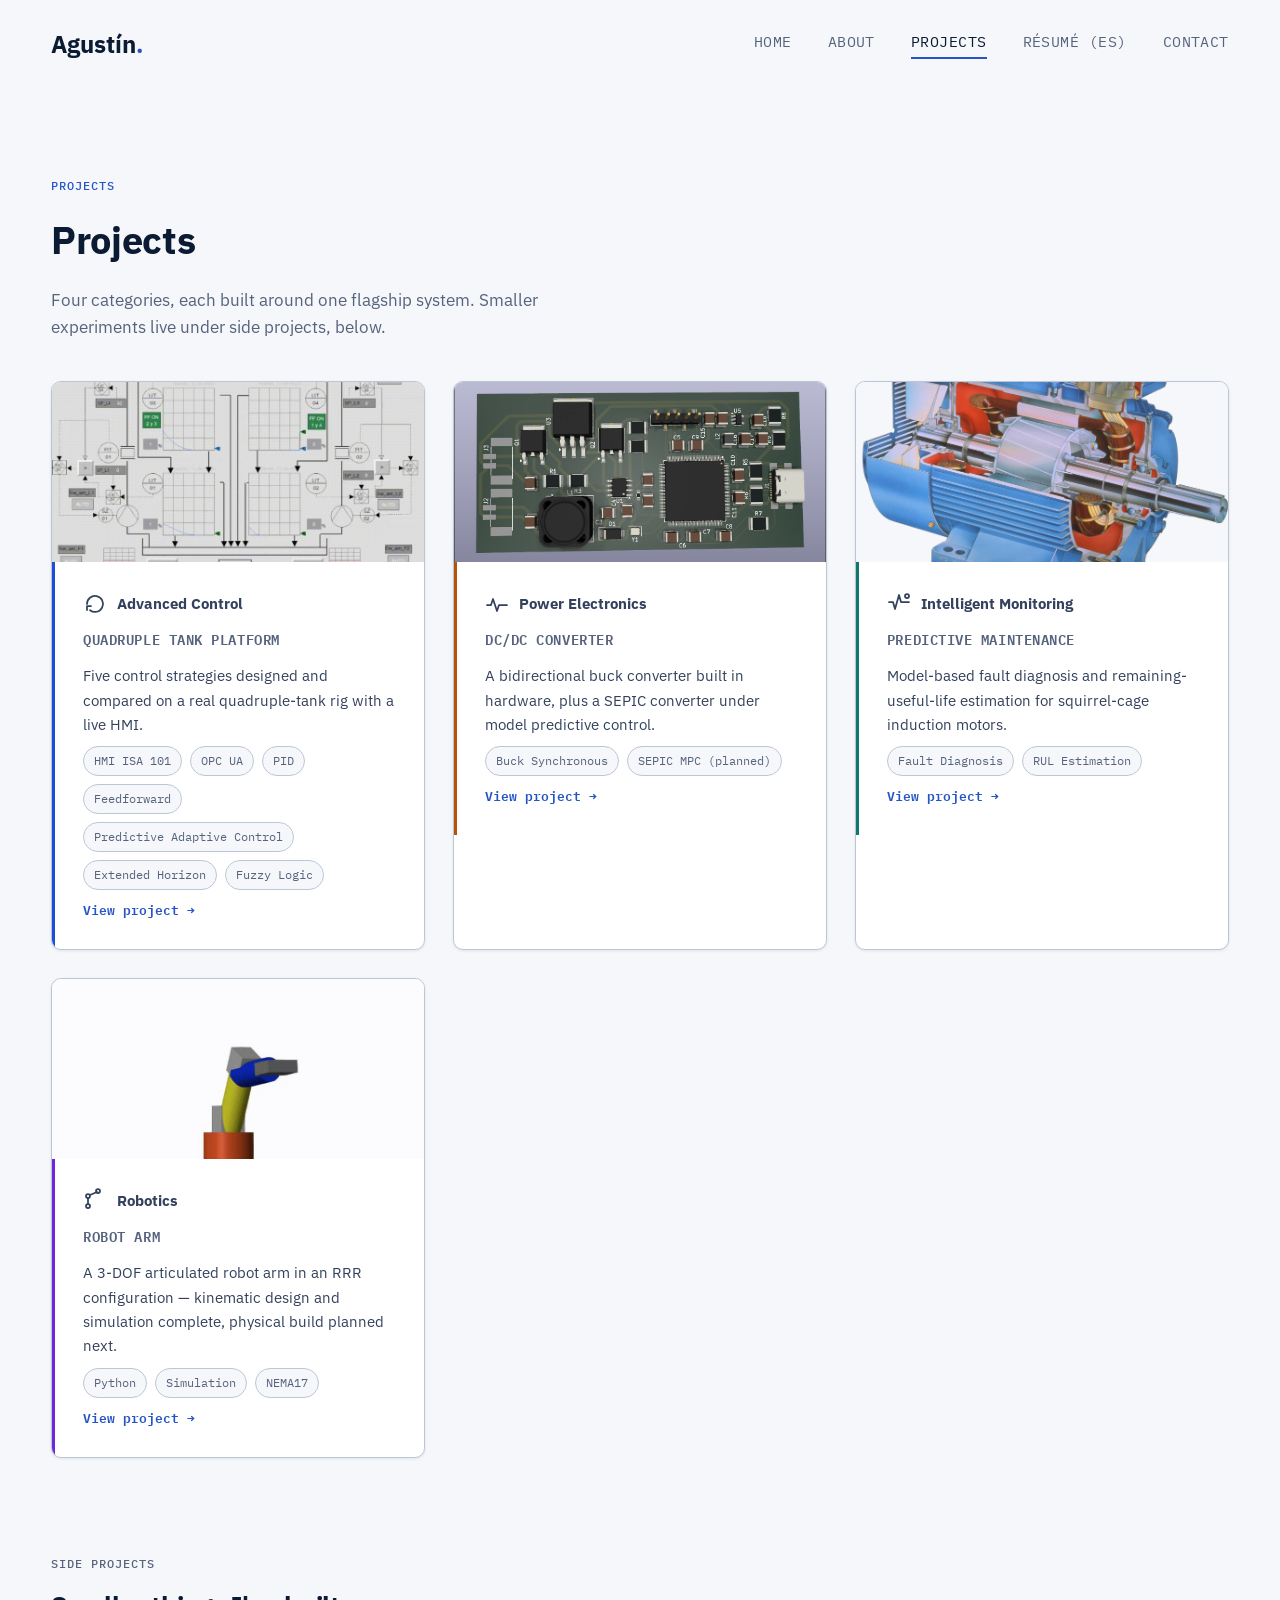
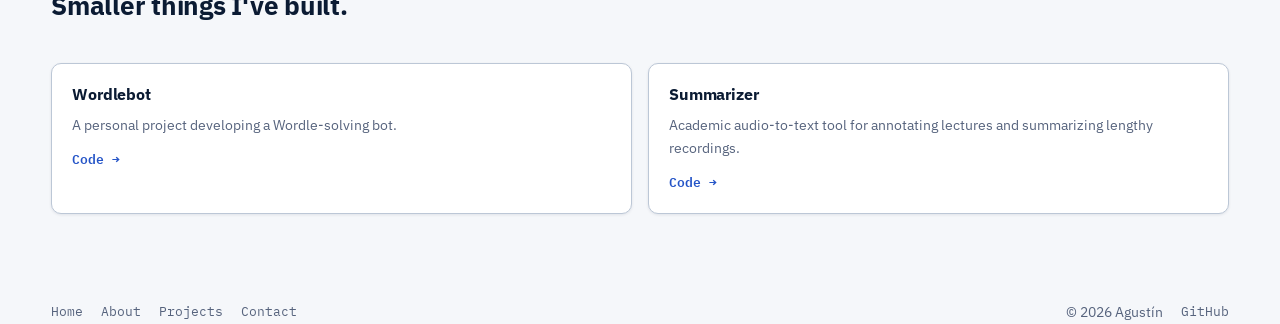
==== projects/index.html @ 0794ebda "first iteration" ====
<!DOCTYPE html>
<html lang="en">
<head>
  <meta charset="UTF-8">
  <meta name="viewport" content="width=device-width, initial-scale=1.0">
  <title>Projects — Agustín</title>
  <meta name="description" content="Projects by Agustín across advanced control, power electronics, intelligent monitoring, and robotics.">
  <link rel="icon" href="data:image/svg+xml,<svg xmlns=%22http://www.w3.org/2000/svg%22 viewBox=%220 0 100 100%22><text y=%22.9em%22 font-size=%2290%22>⚡</text></svg>">
  <link rel="preconnect" href="https://fonts.googleapis.com">
  <link rel="preconnect" href="https://fonts.gstatic.com" crossorigin>
  <link rel="stylesheet" href="https://fonts.googleapis.com/css2?family=IBM+Plex+Mono:wght@400;500;600&family=IBM+Plex+Sans:wght@400;500;600;700&display=swap">
  <link rel="stylesheet" href="/css/styles.css">
</head>
<body>
  <div id="site-header"></div>

  <main>
    <section class="section container">
      <p class="eyebrow">Projects</p>
      <h1 class="page-title">Projects</h1>
      <p class="hero-text" style="margin-bottom: 40px;">
        Four categories, each built around one flagship system. Smaller
        experiments live under side projects, below.
      </p>

      <div class="featured-grid">
        <a class="project-card cat-control" href="/projects/quadruple-tank.html">
          <div class="card-cover">
            <img src="/assets/projects/quadtank/planta-poster.jpg" alt="Quadruple tank HMI showing live tank levels and controller status" loading="lazy">
          </div>
          <div class="card-body">
            <p class="card-category"><span data-icon="control"></span>Advanced Control</p>
            <h3>Quadruple Tank Platform</h3>
            <p>Five control strategies designed and compared on a real quadruple-tank rig with a live HMI.</p>
            <span class="tag-row">
              <span class="tag">HMI ISA 101</span><span class="tag">OPC UA</span><span class="tag">PID</span><span class="tag">Feedforward</span><span class="tag">Predictive Adaptive Control</span><span class="tag">Extended Horizon</span><span class="tag">Fuzzy Logic</span>
            </span>
            <span class="card-link">View project →</span>
          </div>
        </a>

        <a class="project-card cat-power" href="/projects/dc-dc-converter.html">
          <div class="card-cover">
            <img src="/assets/projects/Buck_synchronus/PCB_final.png" alt="Rendered PCB of the bidirectional buck converter" loading="lazy">
          </div>
          <div class="card-body">
            <p class="card-category"><span data-icon="power"></span>Power Electronics</p>
            <h3>DC/DC Converter</h3>
            <p>A bidirectional buck converter built in hardware, plus a SEPIC converter under model predictive control.</p>
            <span class="tag-row">
              <span class="tag">Buck Synchronous</span><span class="tag">SEPIC MPC (planned)</span>
            </span>
            <span class="card-link">View project →</span>
          </div>
        </a>

        <a class="project-card cat-monitoring" href="/projects/predictive-maintenance.html">
          <div class="card-cover">
            <img src="/assets/projects/Induction_motor_RUL/motor.png" alt="Cutaway illustration of a squirrel-cage induction motor" loading="lazy">
          </div>
          <div class="card-body">
            <p class="card-category"><span data-icon="monitoring"></span>Intelligent Monitoring</p>
            <h3>Predictive Maintenance</h3>
            <p>Model-based fault diagnosis and remaining-useful-life estimation for squirrel-cage induction motors.</p>
            <span class="tag-row">
              <span class="tag">Fault Diagnosis</span><span class="tag">RUL Estimation</span>
            </span>
            <span class="card-link">View project →</span>
          </div>
        </a>

        <a class="project-card cat-robotics" href="/projects/robot-arm.html">
          <div class="card-cover">
            <img src="/assets/projects/robot_arm/arm-poster.jpg" alt="Simulink simulation of the 3-DOF robot arm mid pick-and-place motion" loading="lazy">
          </div>
          <div class="card-body">
            <p class="card-category"><span data-icon="robotics"></span>Robotics</p>
            <h3>Robot Arm</h3>
            <p>A 3-DOF articulated robot arm in an RRR configuration — kinematic design and simulation complete, physical build planned next.</p>
            <span class="tag-row">
              <span class="tag">Python</span><span class="tag">Simulation</span><span class="tag">NEMA17</span>
            </span>
            <span class="card-link">View project →</span>
          </div>
        </a>
      </div>
    </section>

    <section class="section container" style="padding-top: 0;">
      <div class="section-head">
        <p class="eyebrow">Side projects</p>
        <h2>Smaller things I've built.</h2>
      </div>

      <div class="side-projects">
        <div class="side-card">
          <h4>Wordlebot</h4>
          <p>A personal project developing a Wordle-solving bot.</p>
          <a href="https://github.com/aguscsc/Wordlebot" target="_blank" rel="noopener">Code →</a>
        </div>
<div class="side-card">
          <h4>Summarizer</h4>
          <p>Academic audio-to-text tool for annotating lectures and summarizing lengthy recordings.</p>
          <a href="https://github.com/aguscsc/Summarizer" target="_blank" rel="noopener">Code →</a>
        </div>
      </div>
    </section>
  </main>

  <div id="site-footer"></div>

  <script src="/js/partials.js"></script>
  <script>renderSite("projects");</script>
</body>
</html>
---- css/styles.css ----
/* ---------------------------------------------------------------
   Design tokens
   Light: clean white, ink-navy text.
   Dark:  "blueprint" — light ink on blueprint blue, instead of a
          generic dark-gray palette.
------------------------------------------------------------------ */

:root {
  --bg: #f5f7fa;
  --surface: #ffffff;
  --border: #bcc7d6;
  --ink: #0b1b33;
  --ink-soft: #33415c;
  --muted: #56637d;
  --accent: #2454c7;
  --accent-ink: #ffffff;

  --cat-control: #1d4ed8;
  --cat-power: #b45309;
  --cat-monitoring: #0f766e;
  --cat-robotics: #6d28d9;

  --radius: 10px;
  --shadow: 0 12px 28px rgba(11, 27, 51, 0.08);

  --font-display: "IBM Plex Sans", -apple-system, BlinkMacSystemFont, sans-serif;
  --font-body: "IBM Plex Sans", -apple-system, BlinkMacSystemFont, sans-serif;
  --font-mono: "IBM Plex Mono", ui-monospace, SFMono-Regular, Menlo, monospace;
}

@media (prefers-color-scheme: dark) {
  :root {
    --bg: #0a1e3f;
    --surface: #0f294f;
    --border: #24406e;
    --ink: #eef3fc;
    --ink-soft: #c3d0e6;
    --muted: #93a6c7;
    --accent: #7fb1ff;
    --accent-ink: #06162e;

    --cat-control: #6ea8ff;
    --cat-power: #f5a524;
    --cat-monitoring: #3fd7c4;
    --cat-robotics: #b79bff;

    --shadow: 0 12px 28px rgba(0, 0, 0, 0.45);
  }
}

* {
  box-sizing: border-box;
}

html {
  scroll-behavior: smooth;
}

body {
  margin: 0;
  background: var(--bg);
  color: var(--ink-soft);
  font-family: var(--font-body);
  font-size: 16px;
  line-height: 1.6;
}

h1, h2, h3, h4 {
  font-family: var(--font-display);
  color: var(--ink);
  font-weight: 700;
  letter-spacing: -0.01em;
  margin: 0;
}

p {
  margin: 0;
}

a {
  color: var(--accent);
  text-decoration: none;
}

a:hover {
  text-decoration: underline;
}

:focus-visible {
  outline: 2px solid var(--accent);
  outline-offset: 3px;
}

.container {
  max-width: min(1800px, 97vw);
  margin: 0 auto;
  padding-left: 32px;
  padding-right: 32px;
}

@media (max-width: 640px) {
  .container {
    max-width: 100vw;
    padding-left: 20px;
    padding-right: 20px;
  }
}

.eyebrow {
  font-family: var(--font-mono);
  font-size: 0.78rem;
  font-weight: 500;
  letter-spacing: 0.08em;
  text-transform: uppercase;
  color: var(--accent);
  margin: 0 0 12px;
}

.section {
  padding-top: 64px;
  padding-bottom: 64px;
}

@media (min-width: 1100px) {
  .section {
    padding-top: 88px;
    padding-bottom: 88px;
  }
}

.section-head {
  margin-bottom: 36px;
}

.section-head h2 {
  font-size: 1.6rem;
}

.section-head p {
  color: var(--muted);
  margin-top: 8px;
  max-width: 640px;
}

/* ---------------------------------------------------------------
   Header / nav
------------------------------------------------------------------ */

.site-header {
  position: sticky;
  top: 0;
  z-index: 20;
  background: color-mix(in srgb, var(--bg) 88%, transparent);
  backdrop-filter: blur(8px);
  border-bottom: 1px solid var(--border);
}

.header-inner {
  display: flex;
  align-items: center;
  justify-content: space-between;
  height: 88px;
}

.logo {
  font-family: var(--font-display);
  font-weight: 700;
  font-size: 1.5rem;
  color: var(--ink);
}

.logo:hover {
  text-decoration: none;
}

.logo-dot {
  color: var(--accent);
}

.nav {
  display: flex;
  align-items: center;
  gap: 36px;
}

.nav a {
  font-family: var(--font-mono);
  font-size: 0.95rem;
  letter-spacing: 0.03em;
  text-transform: uppercase;
  color: var(--muted);
  padding-bottom: 4px;
  border-bottom: 2px solid transparent;
}

.nav a:hover {
  color: var(--ink);
  text-decoration: none;
}

.nav a.active {
  color: var(--ink);
  border-bottom-color: var(--accent);
}

.nav-toggle {
  display: none;
  background: none;
  border: 1.5px solid var(--border);
  border-radius: 6px;
  color: var(--ink);
  font-size: 1.3rem;
  width: 42px;
  height: 42px;
  cursor: pointer;
}

@media (max-width: 680px) {
  .nav-toggle {
    display: block;
  }

  .nav {
    position: absolute;
    top: 88px;
    left: 0;
    right: 0;
    background: var(--surface);
    border-bottom: 1px solid var(--border);
    flex-direction: column;
    align-items: flex-start;
    gap: 4px;
    padding: 12px 24px 20px;
    display: none;
  }

  .nav.open {
    display: flex;
  }

  .nav a {
    padding: 8px 0;
    border-bottom: none;
  }

  .nav a.active {
    border-bottom: none;
    text-decoration: underline;
  }
}

/* ---------------------------------------------------------------
   Hero + signal diagram
------------------------------------------------------------------ */

.hero {
  padding-top: 72px;
  padding-bottom: 56px;
  display: grid;
  grid-template-columns: 1.1fr 0.9fr;
  gap: 48px;
  align-items: center;
}

@media (min-width: 1100px) {
  .hero {
    padding-top: 100px;
    padding-bottom: 76px;
    gap: 64px;
  }
}

@media (max-width: 860px) {
  .hero {
    grid-template-columns: 1fr;
    padding-top: 48px;
    padding-bottom: 40px;
  }
}

.hero h1 {
  font-size: clamp(2rem, 3.6vw, 3.4rem);
  line-height: 1.12;
  margin-bottom: 20px;
}

.hero-text {
  color: var(--muted);
  font-size: 1.05rem;
  max-width: 58ch;
  margin-bottom: 32px;
}

.hero-actions {
  display: flex;
  gap: 12px;
  flex-wrap: wrap;
}

.diagram {
  width: 100%;
  height: auto;
  color: var(--ink);
}

.diagram .block {
  fill: var(--surface);
  stroke: var(--ink);
  stroke-width: 1.5;
}

.diagram .label {
  font-family: var(--font-mono);
  font-size: 11px;
  fill: var(--ink-soft);
  text-transform: uppercase;
  letter-spacing: 0.04em;
}

.diagram .line {
  fill: none;
  stroke: var(--ink-soft);
  stroke-width: 1.5;
}

.diagram .feedback {
  stroke: var(--accent);
  stroke-dasharray: 4 5;
}

@media (prefers-reduced-motion: no-preference) {
  .diagram .feedback {
    animation: flow 1.6s linear infinite;
  }
}

@keyframes flow {
  to {
    stroke-dashoffset: -18;
  }
}

.diagram .junction {
  fill: var(--surface);
  stroke: var(--ink);
  stroke-width: 1.5;
}

/* ---------------------------------------------------------------
   Buttons
------------------------------------------------------------------ */

.btn {
  display: inline-flex;
  align-items: center;
  gap: 8px;
  padding: 11px 22px;
  border-radius: 8px;
  font-weight: 600;
  font-size: 0.95rem;
}

.btn:hover {
  text-decoration: none;
}

.btn-primary {
  background: var(--accent);
  color: var(--accent-ink);
}

.btn-primary:hover {
  opacity: 0.92;
}

.btn-secondary {
  background: transparent;
  color: var(--ink);
  border: 1.5px solid var(--border);
}

.btn-secondary:hover {
  border-color: var(--accent);
  color: var(--accent);
}

/* ---------------------------------------------------------------
   Category badges / icons
------------------------------------------------------------------ */

.badge {
  display: inline-flex;
  align-items: center;
  gap: 7px;
  font-family: var(--font-mono);
  font-size: 0.72rem;
  font-weight: 500;
  text-transform: uppercase;
  letter-spacing: 0.05em;
  padding: 5px 10px 5px 8px;
  border-radius: 999px;
  border: 1px solid currentColor;
}

.badge svg {
  width: 14px;
  height: 14px;
}

.badge-control { color: var(--cat-control); }
.badge-power { color: var(--cat-power); }
.badge-monitoring { color: var(--cat-monitoring); }
.badge-robotics { color: var(--cat-robotics); }

.badge-planned {
  color: var(--muted);
  border-style: dashed;
}

/* ---------------------------------------------------------------
   Featured project cards (home + projects hub)
------------------------------------------------------------------ */

.featured-grid {
  display: grid;
  grid-template-columns: repeat(auto-fit, minmax(300px, 1fr));
  gap: 24px;
}

@media (min-width: 1100px) {
  .featured-grid {
    gap: 28px;
  }
}

.project-card {
  display: flex;
  flex-direction: column;
  background: var(--surface);
  border: 1.5px solid var(--border);
  border-radius: var(--radius);
  overflow: hidden;
  box-shadow: 0 1px 3px rgba(11, 27, 51, 0.09);
  transition: transform 0.18s ease, box-shadow 0.18s ease;
}

.project-card:hover {
  transform: translateY(-3px);
  box-shadow: var(--shadow);
}

.card-cover {
  height: 180px;
  background: var(--bg);
  display: flex;
  align-items: center;
  justify-content: center;
  overflow: hidden;
}

.card-cover img {
  width: 100%;
  height: 100%;
  object-fit: cover;
}

.card-cover.is-fallback {
  background: linear-gradient(
    135deg,
    color-mix(in srgb, var(--card-accent, var(--accent)) 14%, var(--bg)),
    color-mix(in srgb, var(--card-accent, var(--accent)) 4%, var(--bg))
  );
}

.card-cover.is-fallback svg {
  width: 40px;
  height: 40px;
  color: var(--card-accent, var(--accent));
}

.card-body {
  display: flex;
  flex-direction: column;
  gap: 10px;
  padding: 24px 28px 28px;
  border-left: 3px solid var(--card-accent, var(--accent));
}

.card-category {
  display: flex;
  align-items: center;
  gap: 10px;
  margin: 0;
  font-family: var(--font-display);
  font-weight: 700;
  font-size: 1.5rem;
  line-height: 1.15;
  color: var(--card-accent, var(--accent));
}

.card-category svg {
  width: 24px;
  height: 24px;
  flex-shrink: 0;
}

.project-card h3 {
  font-family: var(--font-mono);
  font-size: 0.85rem;
  font-weight: 600;
  text-transform: uppercase;
  letter-spacing: 0.04em;
  color: var(--muted);
}

.project-card p {
  color: var(--ink-soft);
  font-size: 0.95rem;
  margin-top: 4px;
}

.project-card .card-link {
  font-family: var(--font-mono);
  font-size: 0.82rem;
  font-weight: 600;
}

.project-card.cat-control { --card-accent: var(--cat-control); }
.project-card.cat-power { --card-accent: var(--cat-power); }
.project-card.cat-monitoring { --card-accent: var(--cat-monitoring); }
.project-card.cat-robotics { --card-accent: var(--cat-robotics); }

/* ---------------------------------------------------------------
   Side projects (lightweight list)
------------------------------------------------------------------ */

.side-projects {
  display: grid;
  grid-template-columns: repeat(auto-fit, minmax(220px, 1fr));
  gap: 16px;
}

.side-card {
  background: var(--surface);
  border: 1.5px solid var(--border);
  border-radius: var(--radius);
  padding: 18px 20px;
  box-shadow: 0 1px 3px rgba(11, 27, 51, 0.09);
}

.side-card h4 {
  font-size: 1rem;
  margin-bottom: 6px;
}

.side-card p {
  color: var(--muted);
  font-size: 0.9rem;
  margin-bottom: 10px;
}

.side-card a {
  font-family: var(--font-mono);
  font-size: 0.8rem;
  font-weight: 600;
}

/* ---------------------------------------------------------------
   Project detail pages
------------------------------------------------------------------ */

.figure-grid {
  display: grid;
  grid-template-columns: repeat(auto-fit, minmax(280px, 1fr));
  gap: 20px;
  margin: 8px 0 40px;
}

figure.figure {
  margin: 0;
  max-width: 640px;
}

figure.figure img {
  width: 100%;
  display: block;
  border-radius: var(--radius);
  border: 1.5px solid var(--border);
}

.figure-grid figure.figure {
  max-width: none;
}

figure.figure.figure-small {
  max-width: 280px;
}

figure.figure figcaption {
  margin-top: 10px;
  font-family: var(--font-mono);
  font-size: 0.8rem;
  color: var(--muted);
}

.subproject {
  padding-bottom: 40px;
}

.subproject + .subproject {
  padding-top: 40px;
  border-top: 1px solid var(--border);
}

.subproject h3 {
  font-size: 1.4rem;
  margin-bottom: 14px;
}

.subproject h3 .badge {
  margin-left: 10px;
  vertical-align: middle;
  text-transform: none;
}

.subproject > p {
  max-width: 68ch;
  margin-bottom: 20px;
}

.subproject.is-planned h3,
.subproject.is-planned p {
  color: var(--muted);
}

.video-embed {
  position: relative;
  width: 100%;
  max-width: 640px;
  aspect-ratio: 16 / 9;
  border-radius: var(--radius);
  overflow: hidden;
  border: 1.5px solid var(--border);
  margin-bottom: 8px;
}

.video-embed iframe {
  position: absolute;
  inset: 0;
  width: 100%;
  height: 100%;
  border: 0;
}

.video-caption {
  font-family: var(--font-mono);
  font-size: 0.8rem;
  margin-bottom: 24px;
}

.project-hero {
  padding-top: 56px;
  padding-bottom: 40px;
  border-bottom: 1px solid var(--border);
}

.page-title {
  font-size: clamp(1.8rem, 3vw, 2.8rem);
  margin: 14px 0 16px;
}

.project-hero .hero-text {
  margin-bottom: 24px;
}

.tag-row {
  display: flex;
  flex-wrap: wrap;
  gap: 8px;
  margin-bottom: 24px;
}

.card-body .tag-row {
  margin-bottom: 0;
}

.tag {
  font-family: var(--font-mono);
  font-size: 0.78rem;
  padding: 4px 10px;
  border-radius: 999px;
  background: var(--bg);
  border: 1px solid var(--border);
  color: var(--muted);
}

.subsection-list {
  display: flex;
  flex-direction: column;
  gap: 16px;
}

.subsection {
  display: grid;
  grid-template-columns: 160px 1fr;
  gap: 20px;
  padding: 22px 0;
  border-bottom: 1px solid var(--border);
}

.subsection:last-child {
  border-bottom: none;
}

@media (max-width: 640px) {
  .subsection {
    grid-template-columns: 1fr;
    gap: 6px;
  }
}

.subsection h3 {
  font-family: var(--font-mono);
  font-size: 0.95rem;
  color: var(--ink);
  text-transform: uppercase;
  letter-spacing: 0.03em;
}

.subsection p {
  font-size: 0.97rem;
}

.subsection.is-planned h3,
.subsection.is-planned p {
  color: var(--muted);
}

.subsection h3 .badge {
  margin-left: 10px;
  vertical-align: middle;
  text-transform: none;
}

/* ---------------------------------------------------------------
   About page
------------------------------------------------------------------ */

.timeline {
  display: flex;
  flex-direction: column;
  gap: 20px;
}

.timeline-meta {
  font-family: var(--font-mono);
  font-size: 0.78rem;
  text-transform: uppercase;
  letter-spacing: 0.03em;
  color: var(--muted);
  margin-bottom: 4px;
}

.timeline-item h4 {
  font-size: 1rem;
  margin-bottom: 6px;
}

.timeline-item > p:not(.timeline-meta) {
  font-size: 0.95rem;
}

.focus-list {
  display: grid;
  grid-template-columns: repeat(auto-fit, minmax(240px, 1fr));
  gap: 20px;
  margin-top: 28px;
}

.focus-item {
  padding: 18px 20px;
  border-left: 3px solid var(--card-accent, var(--accent));
  background: var(--surface);
  border-radius: 0 var(--radius) var(--radius) 0;
  border-top: 1.5px solid var(--border);
  border-right: 1.5px solid var(--border);
  border-bottom: 1.5px solid var(--border);
  box-shadow: 0 1px 3px rgba(11, 27, 51, 0.09);
}

.focus-item h4 {
  font-size: 1rem;
  margin-bottom: 6px;
}

.focus-item p {
  color: var(--muted);
  font-size: 0.92rem;
}

.tag-cloud {
  display: flex;
  flex-wrap: wrap;
  gap: 8px;
  margin-top: 16px;
}

/* ---------------------------------------------------------------
   Contact page
------------------------------------------------------------------ */

.contact-list {
  display: flex;
  flex-direction: column;
  gap: 4px;
  margin-top: 28px;
  max-width: 420px;
}

.contact-row {
  display: flex;
  align-items: center;
  justify-content: space-between;
  padding: 16px 4px;
  border-bottom: 1px solid var(--border);
}

.contact-row span {
  font-family: var(--font-mono);
  font-size: 0.78rem;
  text-transform: uppercase;
  letter-spacing: 0.05em;
  color: var(--muted);
}

.contact-row a {
  font-weight: 600;
}

/* ---------------------------------------------------------------
   Footer
------------------------------------------------------------------ */

.site-footer {
  border-top: 1px solid var(--border);
  margin-top: 40px;
  padding: 28px 0;
}

.footer-inner {
  display: flex;
  align-items: center;
  justify-content: space-between;
  flex-wrap: wrap;
  gap: 12px;
}

.footer-nav {
  display: flex;
  gap: 18px;
  flex-wrap: wrap;
}

.footer-nav a, .footer-meta a {
  font-family: var(--font-mono);
  font-size: 0.8rem;
  color: var(--muted);
}

.footer-meta {
  display: flex;
  gap: 18px;
  align-items: center;
  color: var(--muted);
  font-size: 0.85rem;
}
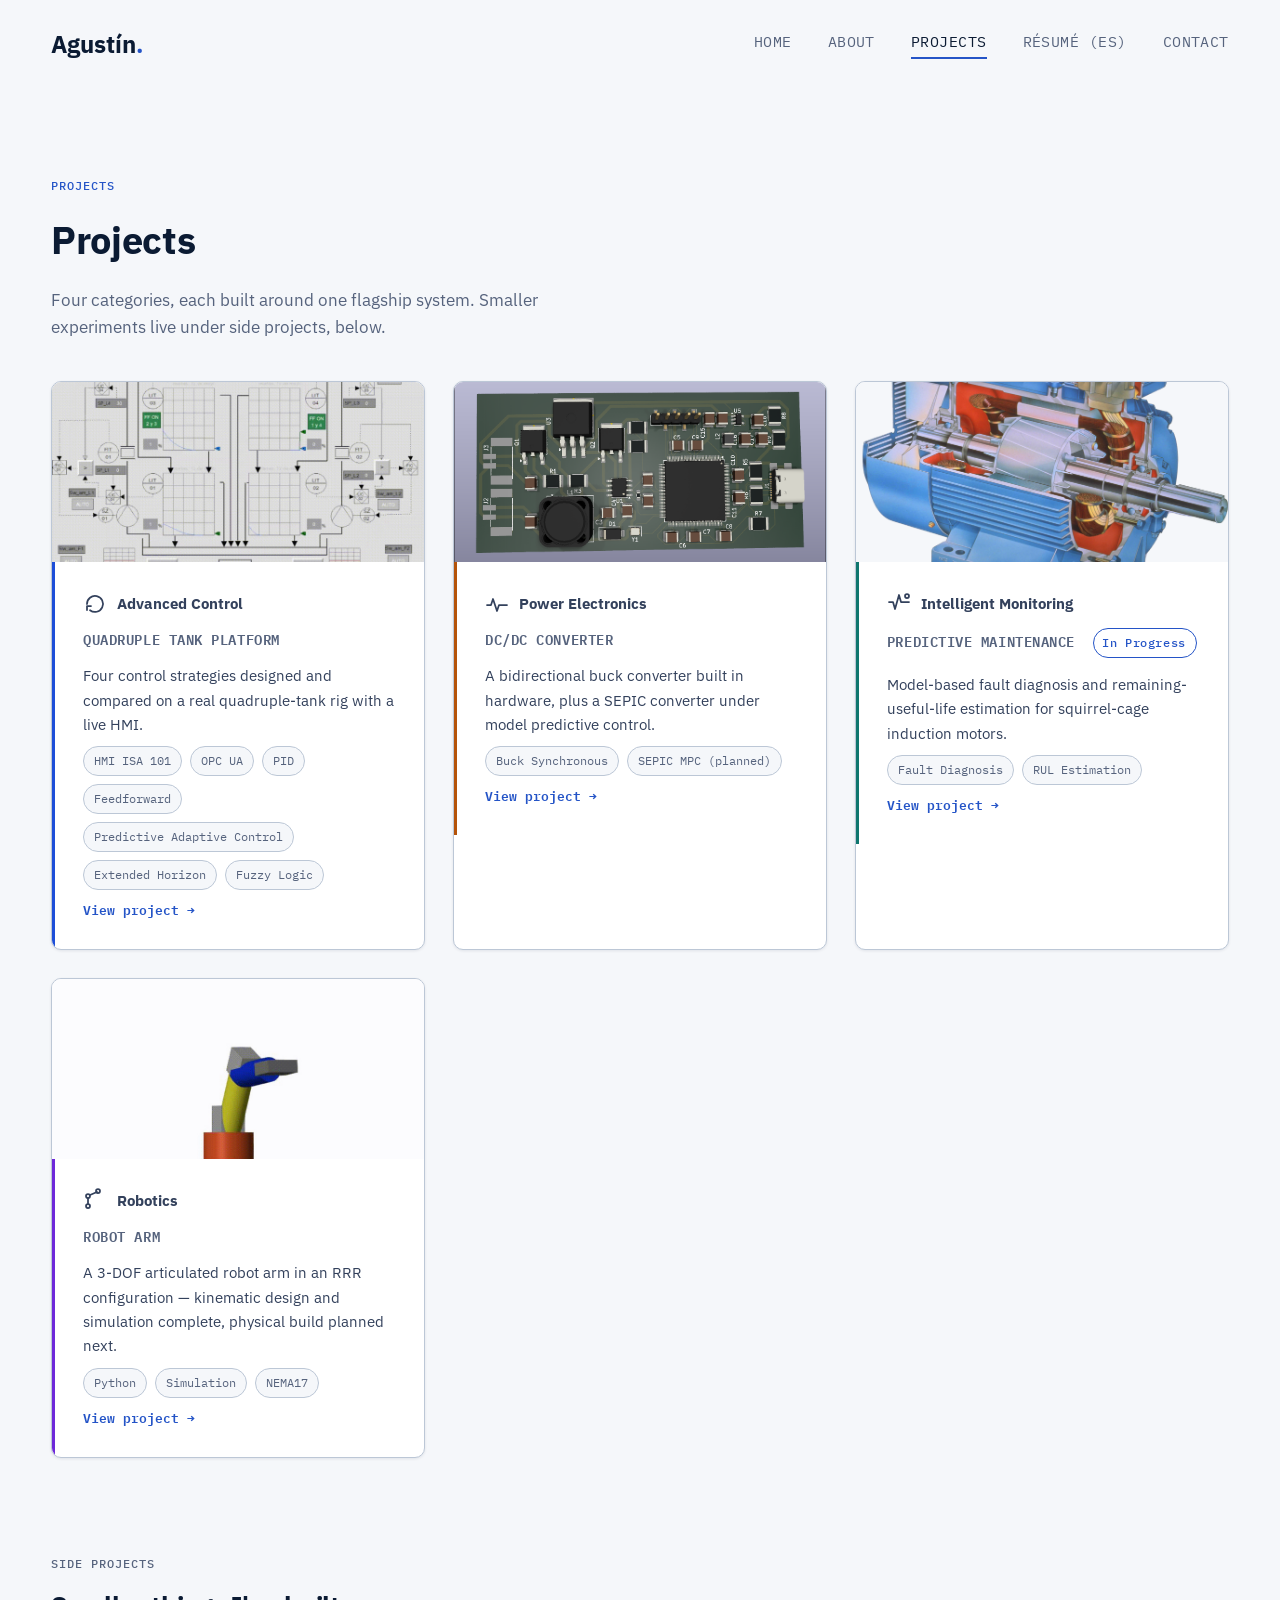
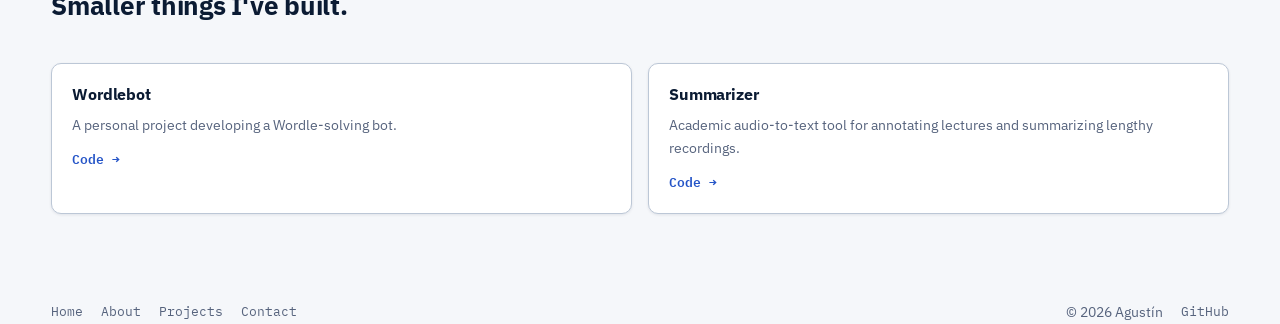
==== commit 89262bbc: "small changes" ====
--- a/projects/index.html
+++ b/projects/index.html
@@ -31,7 +31,7 @@
           <div class="card-body">
             <p class="card-category"><span data-icon="control"></span>Advanced Control</p>
             <h3>Quadruple Tank Platform</h3>
-            <p>Five control strategies designed and compared on a real quadruple-tank rig with a live HMI.</p>
+            <p>Four control strategies designed and compared on a real quadruple-tank rig with a live HMI.</p>
             <span class="tag-row">
               <span class="tag">HMI ISA 101</span><span class="tag">OPC UA</span><span class="tag">PID</span><span class="tag">Feedforward</span><span class="tag">Predictive Adaptive Control</span><span class="tag">Extended Horizon</span><span class="tag">Fuzzy Logic</span>
             </span>
@@ -60,7 +60,7 @@
           </div>
           <div class="card-body">
             <p class="card-category"><span data-icon="monitoring"></span>Intelligent Monitoring</p>
-            <h3>Predictive Maintenance</h3>
+            <h3>Predictive Maintenance <span class="badge badge-progress">In Progress</span></h3>
             <p>Model-based fault diagnosis and remaining-useful-life estimation for squirrel-cage induction motors.</p>
             <span class="tag-row">
               <span class="tag">Fault Diagnosis</span><span class="tag">RUL Estimation</span>
--- a/css/styles.css
+++ b/css/styles.css
@@ -417,6 +417,11 @@
   border-style: dashed;
 }
 
+.badge-progress {
+  color: var(--accent);
+  border-style: solid;
+}
+
 /* ---------------------------------------------------------------
    Featured project cards (home + projects hub)
 ------------------------------------------------------------------ */
@@ -617,7 +622,8 @@
   margin-bottom: 14px;
 }
 
-.subproject h3 .badge {
+.subproject h3 .badge,
+.project-card h3 .badge {
   margin-left: 10px;
   vertical-align: middle;
   text-transform: none;
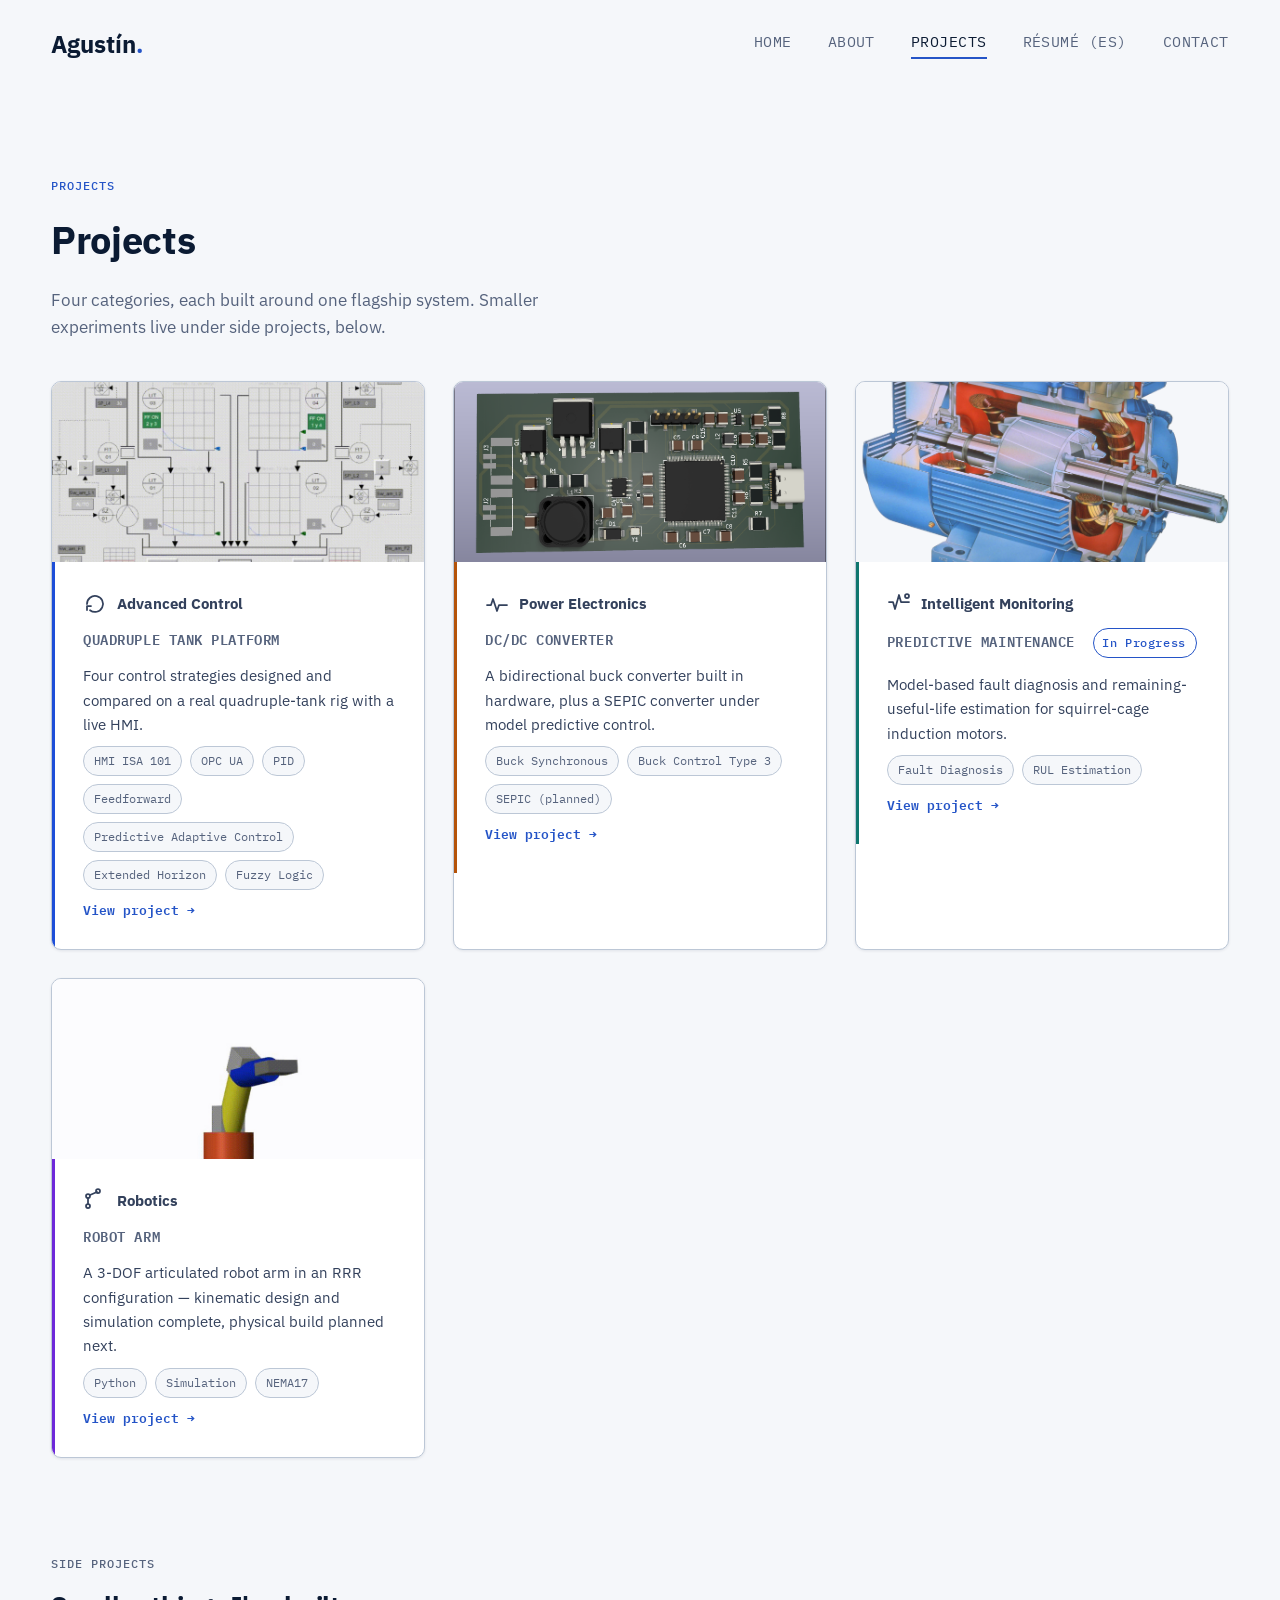
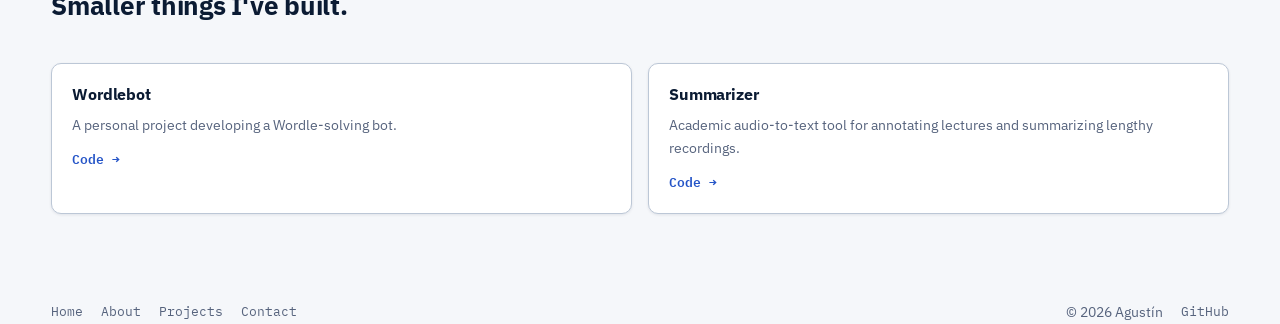
==== commit 0a3792b5: "test" ====
--- a/projects/index.html
+++ b/projects/index.html
@@ -48,7 +48,7 @@
             <h3>DC/DC Converter</h3>
             <p>A bidirectional buck converter built in hardware, plus a SEPIC converter under model predictive control.</p>
             <span class="tag-row">
-              <span class="tag">Buck Synchronous</span><span class="tag">SEPIC MPC (planned)</span>
+              <span class="tag">Buck Synchronous</span><span class="tag">Buck Control Type 3</span><span class="tag">SEPIC (planned)</span>
             </span>
             <span class="card-link">View project →</span>
           </div>
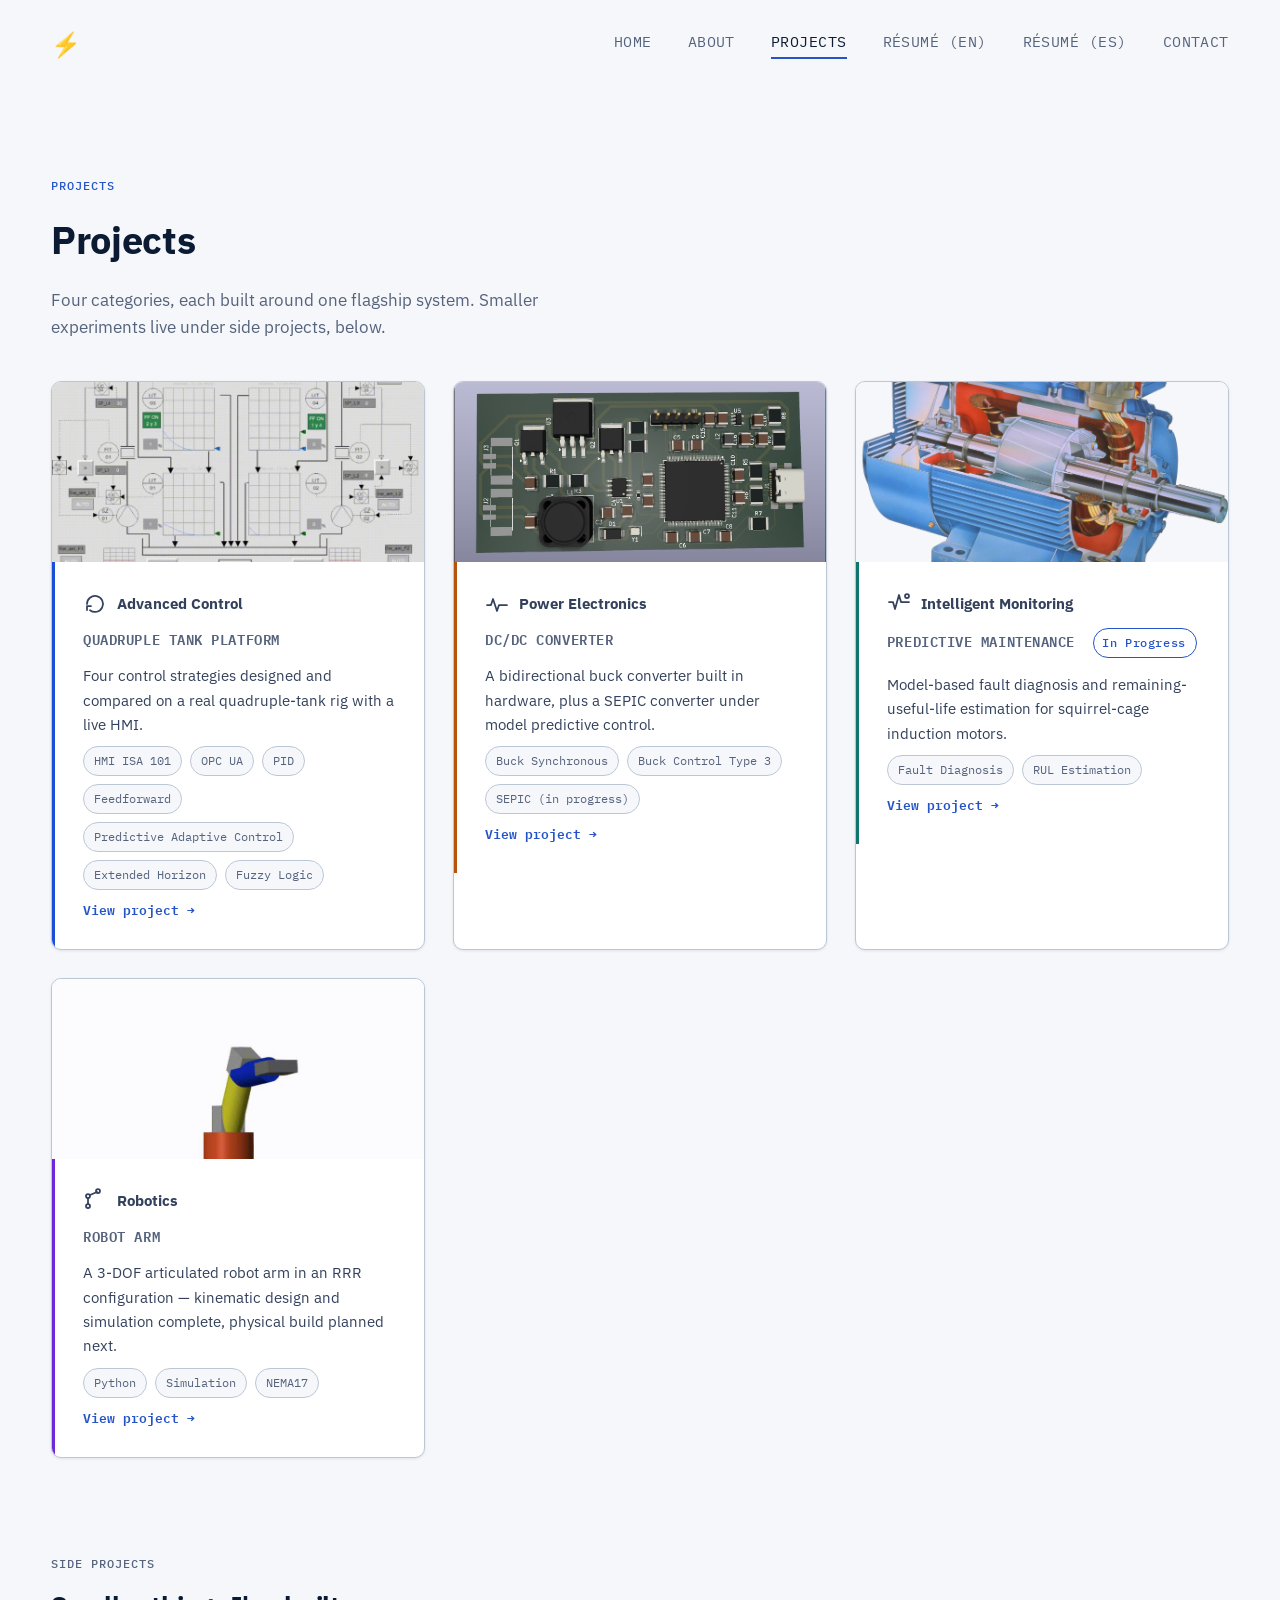
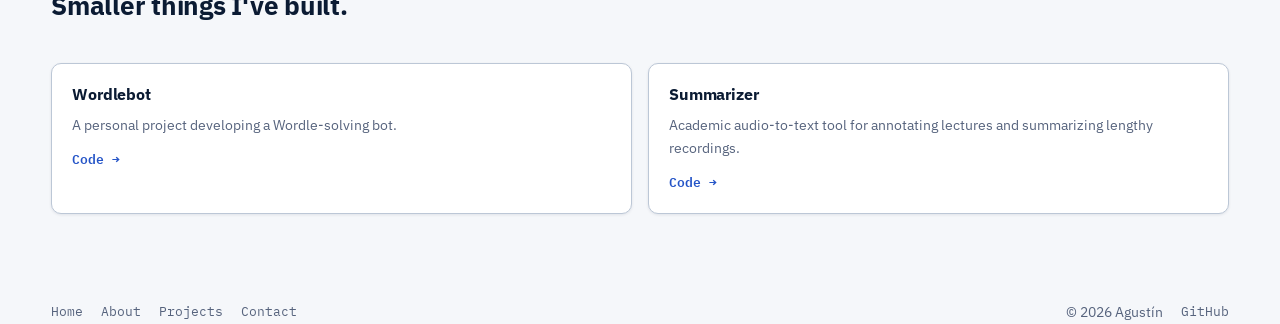
==== commit ff1b3a38: "update for sepic first revision" ====
--- a/projects/index.html
+++ b/projects/index.html
@@ -48,7 +48,7 @@
             <h3>DC/DC Converter</h3>
             <p>A bidirectional buck converter built in hardware, plus a SEPIC converter under model predictive control.</p>
             <span class="tag-row">
-              <span class="tag">Buck Synchronous</span><span class="tag">Buck Control Type 3</span><span class="tag">SEPIC (planned)</span>
+              <span class="tag">Buck Synchronous</span><span class="tag">Buck Control Type 3</span><span class="tag">SEPIC (in progress)</span>
             </span>
             <span class="card-link">View project →</span>
           </div>
--- a/css/styles.css
+++ b/css/styles.css
@@ -171,10 +171,6 @@
 
 .logo:hover {
   text-decoration: none;
-}
-
-.logo-dot {
-  color: var(--accent);
 }
 
 .nav {
@@ -291,6 +287,10 @@
   margin-bottom: 32px;
 }
 
+.hero-copy .badge {
+  margin-bottom: 20px;
+}
+
 .hero-actions {
   display: flex;
   gap: 12px;
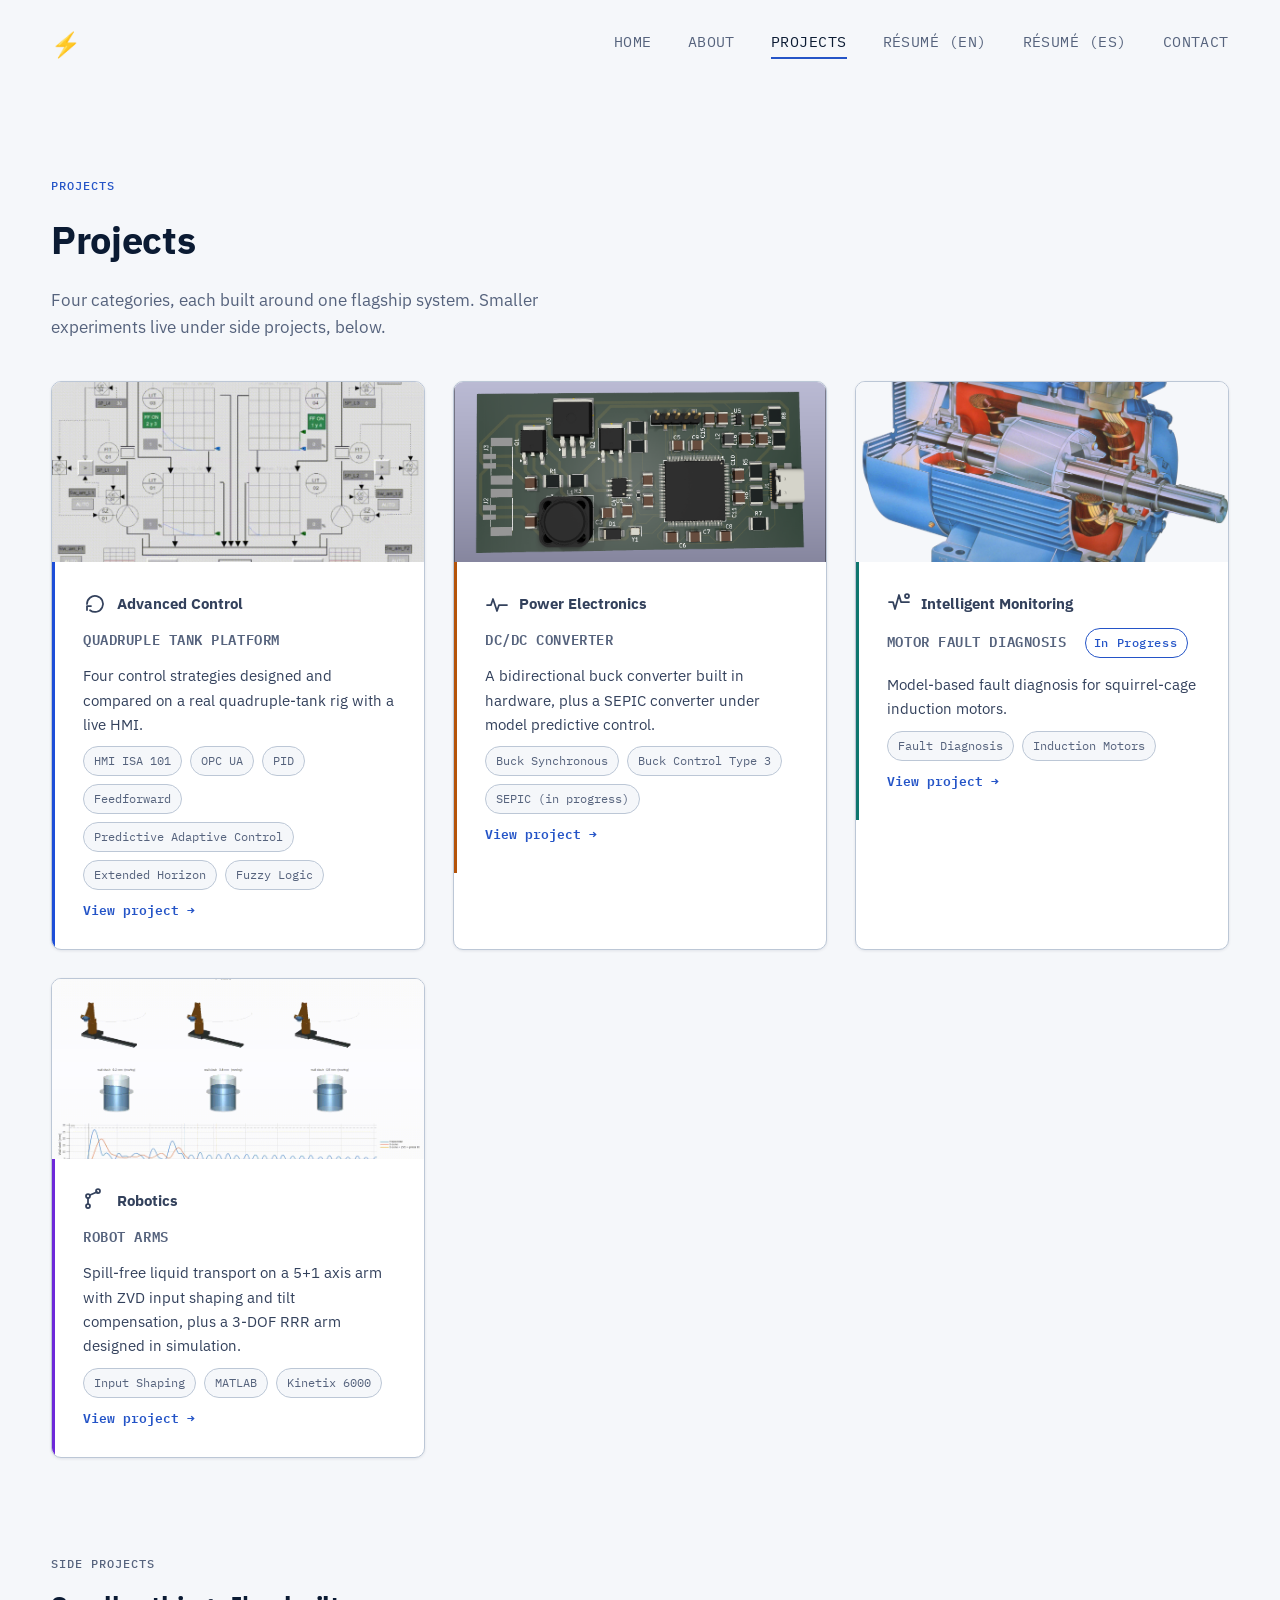
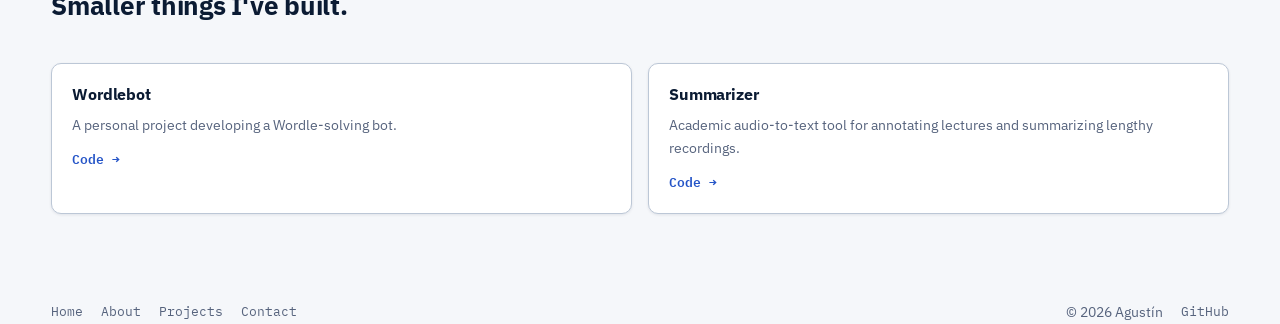
==== commit c325389e: "update robot" ====
--- a/projects/index.html
+++ b/projects/index.html
@@ -60,10 +60,10 @@
           </div>
           <div class="card-body">
             <p class="card-category"><span data-icon="monitoring"></span>Intelligent Monitoring</p>
-            <h3>Predictive Maintenance <span class="badge badge-progress">In Progress</span></h3>
-            <p>Model-based fault diagnosis and remaining-useful-life estimation for squirrel-cage induction motors.</p>
+            <h3>Motor Fault Diagnosis <span class="badge badge-progress">In Progress</span></h3>
+            <p>Model-based fault diagnosis for squirrel-cage induction motors.</p>
             <span class="tag-row">
-              <span class="tag">Fault Diagnosis</span><span class="tag">RUL Estimation</span>
+              <span class="tag">Fault Diagnosis</span><span class="tag">Induction Motors</span>
             </span>
             <span class="card-link">View project →</span>
           </div>
@@ -71,14 +71,14 @@
 
         <a class="project-card cat-robotics" href="/projects/robot-arm.html">
           <div class="card-cover">
-            <img src="/assets/projects/robot_arm/arm-poster.jpg" alt="Simulink simulation of the 3-DOF robot arm mid pick-and-place motion" loading="lazy">
+            <img src="/assets/projects/anti_slosh/arm.gif" alt="Simulated arm carrying a cup: uncompensated motion sloshes, ZVD-shaped motion keeps the liquid still" loading="lazy">
           </div>
           <div class="card-body">
             <p class="card-category"><span data-icon="robotics"></span>Robotics</p>
-            <h3>Robot Arm</h3>
-            <p>A 3-DOF articulated robot arm in an RRR configuration — kinematic design and simulation complete, physical build planned next.</p>
+            <h3>Robot Arms</h3>
+            <p>Spill-free liquid transport on a 5+1 axis arm with ZVD input shaping and tilt compensation, plus a 3-DOF RRR arm designed in simulation.</p>
             <span class="tag-row">
-              <span class="tag">Python</span><span class="tag">Simulation</span><span class="tag">NEMA17</span>
+              <span class="tag">Input Shaping</span><span class="tag">MATLAB</span><span class="tag">Kinetix 6000</span>
             </span>
             <span class="card-link">View project →</span>
           </div>
--- a/css/styles.css
+++ b/css/styles.css
@@ -597,6 +597,51 @@
   max-width: none;
 }
 
+/* Smaller figures for squarer/portrait images */
+.figure-grid.figure-grid-compact {
+  display: flex;
+  flex-wrap: wrap;
+  align-items: flex-start;
+}
+
+.figure-grid-compact figure.figure {
+  flex: 0 1 340px;
+  min-width: 0;
+}
+
+.figure-grid-compact figure.figure.figure-wide {
+  flex-basis: 460px;
+}
+
+/* One row of figures with equal image heights: each figure's width
+   is proportional to its image aspect ratio (--ar = width / height). */
+.figure-row {
+  display: flex;
+  gap: 20px;
+  align-items: flex-start;
+  margin: 8px 0 40px;
+}
+
+.figure-row figure.figure {
+  flex: var(--ar, 1) 1 0;
+  min-width: 0;
+  max-width: none;
+}
+
+@media (max-width: 700px) {
+  .figure-row {
+    flex-wrap: wrap;
+  }
+
+  .figure-row figure.figure {
+    flex-basis: 100%;
+  }
+
+  .figure-row figure.figure.figure-photo {
+    max-width: 280px;
+  }
+}
+
 figure.figure.figure-small {
   max-width: 280px;
 }
